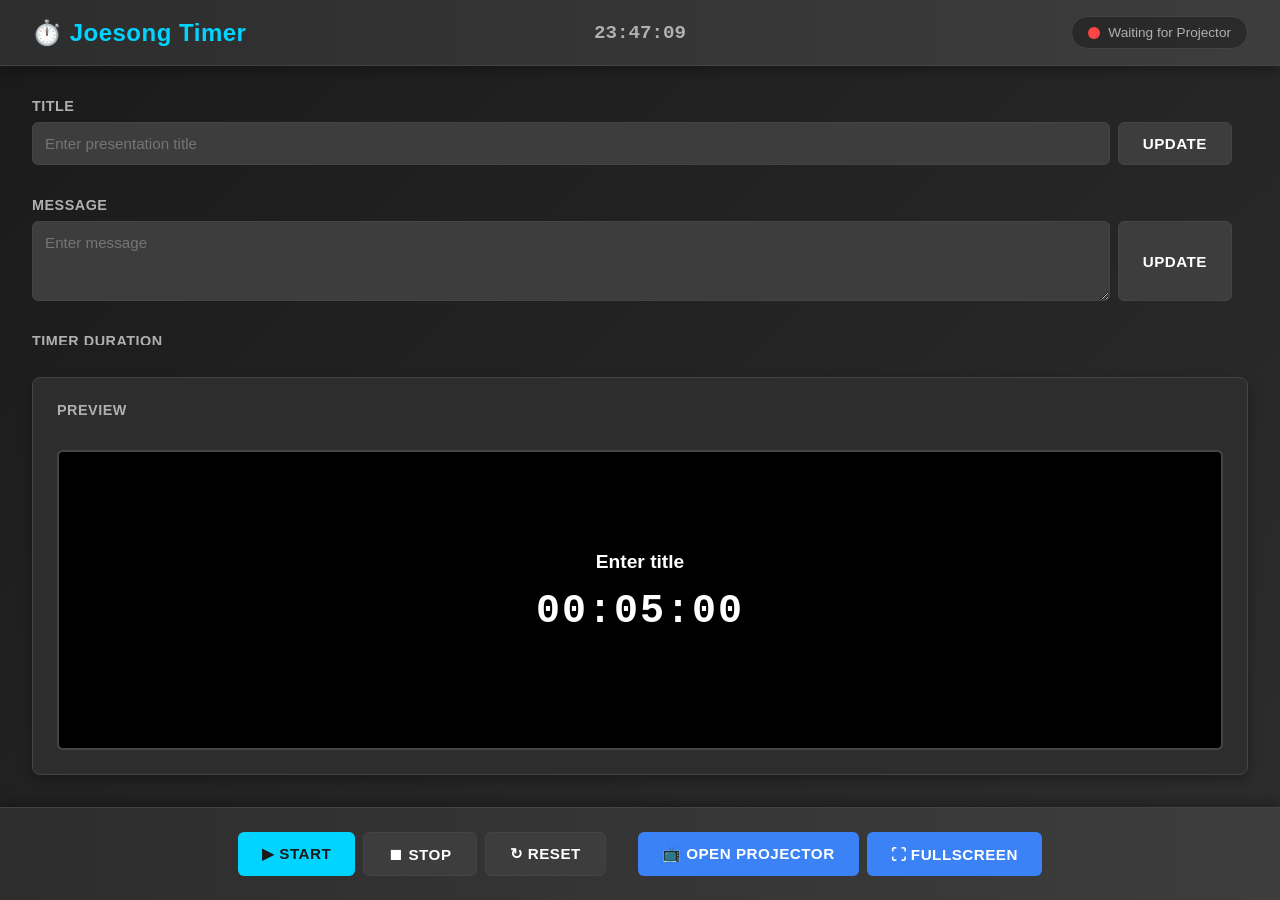
==== index.html @ d30125b6 "Initial commit: Complete Joesong Timer application - Production Ready" ====
<!DOCTYPE html>
<html lang="en">
<head>
    <meta charset="UTF-8">
    <meta name="viewport" content="width=device-width, initial-scale=1.0">
    <title>Joesong Timer - Operator</title>
    <link rel="stylesheet" href="css/style.css">
</head>
<body>
    <div class="container">
        <!-- Header -->
        <header class="header">
            <div class="header-left">
                <h1 class="app-title">⏱️ Joesong Timer</h1>
            </div>
            <div class="header-center">
                <div class="current-time" id="currentTime">--:--:--</div>
            </div>
            <div class="header-right">
                <div class="connection-status">
                    <div class="status-indicator" id="statusIndicator"></div>
                    <span id="statusText">Waiting for Projector</span>
                </div>
            </div>
        </header>

        <!-- Main Content -->
        <main class="main-content">
            <div class="controls-section">
                <!-- Title Section -->
                <div class="input-group">
                    <label for="titleInput">Title</label>
                    <div class="input-wrapper">
                        <input type="text" id="titleInput" placeholder="Enter presentation title" maxlength="100">
                        <button class="btn btn-secondary" id="updateTitleBtn">Update</button>
                    </div>
                </div>

                <!-- Message Section -->
                <div class="input-group">
                    <label for="messageInput">Message</label>
                    <div class="input-wrapper">
                        <textarea id="messageInput" placeholder="Enter message" maxlength="250"></textarea>
                        <button class="btn btn-secondary" id="updateMessageBtn">Update</button>
                    </div>
                </div>

                <!-- Timer Duration Section -->
                <div class="input-group">
                    <label>Timer Duration</label>
                    <div class="time-inputs">
                        <div class="time-input">
                            <label for="hoursInput">Hours</label>
                            <input type="number" id="hoursInput" min="0" max="23" value="0">
                        </div>
                        <div class="time-input">
                            <label for="minutesInput">Minutes</label>
                            <input type="number" id="minutesInput" min="0" max="59" value="5">
                        </div>
                        <div class="time-input">
                            <label for="secondsInput">Seconds</label>
                            <input type="number" id="secondsInput" min="0" max="59" value="0">
                        </div>
                    </div>
                    <button class="btn btn-secondary" id="applyDurationBtn">Apply Duration</button>
                </div>

                <!-- Presets -->
                <div class="input-group">
                    <label>Quick Presets (minutes)</label>
                    <div class="presets">
                        <button class="btn btn-preset" data-minutes="5">5</button>
                        <button class="btn btn-preset" data-minutes="10">10</button>
                        <button class="btn btn-preset" data-minutes="15">15</button>
                        <button class="btn btn-preset" data-minutes="20">20</button>
                        <button class="btn btn-preset" data-minutes="30">30</button>
                        <button class="btn btn-preset" data-minutes="45">45</button>
                        <button class="btn btn-preset" data-minutes="60">60</button>
                    </div>
                </div>

                <!-- Alarm Settings -->
                <div class="input-group">
                    <label class="checkbox-label">
                        <input type="checkbox" id="alarmCheckbox" checked>
                        <span>Play alarm at zero</span>
                    </label>
                </div>

                <!-- Theme Selection -->
                <div class="input-group">
                    <label>Theme</label>
                    <div class="theme-buttons">
                        <button class="btn btn-theme" data-theme="dark">Dark</button>
                        <button class="btn btn-theme" data-theme="blue">Blue</button>
                        <button class="btn btn-theme" data-theme="green">Green</button>
                        <button class="btn btn-theme" data-theme="light">Light</button>
                    </div>
                </div>
            </div>

            <!-- Timer Display Section -->
            <aside class="preview-section">
                <div class="timer-display-container">
                    <h2>Preview</h2>
                    <div class="preview-projector">
                        <div class="projector-title" id="previewTitle">Enter title</div>
                        <div class="projector-timer" id="previewTimer">00:00:00</div>
                        <div class="projector-message" id="previewMessage">Enter message</div>
                    </div>
                </div>
            </aside>
        </main>

        <!-- Control Buttons -->
        <footer class="footer">
            <div class="button-group">
                <button class="btn btn-primary" id="startBtn">▶ Start</button>
                <button class="btn btn-primary" id="pauseBtn" style="display:none;">⏸ Pause</button>
                <button class="btn btn-secondary" id="stopBtn">⏹ Stop</button>
                <button class="btn btn-secondary" id="resetBtn">↻ Reset</button>
            </div>
            <div class="button-group">
                <button class="btn btn-accent" id="projectorBtn">📺 Open Projector</button>
                <button class="btn btn-accent" id="fullscreenBtn">⛶ Fullscreen</button>
            </div>
        </footer>
    </div>

    <!-- Audio for alarm -->
    <audio id="alarmAudio" src="sounds/bell.mp3"></audio>

    <!-- Scripts -->
    <script src="js/storage.js"></script>
    <script src="js/timer.js"></script>
    <script src="js/sync.js"></script>
    <script src="js/ui.js"></script>
    <script src="js/app.js"></script>
</body>
</html>
---- css/style.css ----
/* ============================================
   JOESONG TIMER - OPERATOR WINDOW STYLES
   ============================================ */

* {
    margin: 0;
    padding: 0;
    box-sizing: border-box;
}

:root {
    /* Dark Theme (Default) */
    --bg-primary: #1a1a1a;
    --bg-secondary: #2d2d2d;
    --bg-tertiary: #3d3d3d;
    --text-primary: #ffffff;
    --text-secondary: #b0b0b0;
    --border-color: #444444;
    --accent-color: #00d4ff;
    --success-color: #4ade80;
    --warning-color: #facc15;
    --danger-color: #ff6b6b;
    --info-color: #3b82f6;
    
    /* Timer Colors */
    --timer-normal: #ffffff;
    --timer-yellow: #facc15;
    --timer-amber: #f59e0b;
    --timer-red: #ff6b6b;
}

body {
    font-family: -apple-system, BlinkMacSystemFont, 'Segoe UI', 'Roboto', 'Oxygen', 'Ubuntu', 'Cantarell', sans-serif;
    background-color: var(--bg-primary);
    color: var(--text-primary);
    height: 100vh;
    overflow: hidden;
}

.container {
    display: flex;
    flex-direction: column;
    height: 100vh;
    background: linear-gradient(135deg, var(--bg-primary) 0%, var(--bg-secondary) 100%);
}

/* ============================================
   HEADER
   ============================================ */

.header {
    background: linear-gradient(90deg, var(--bg-secondary), var(--bg-tertiary));
    border-bottom: 1px solid var(--border-color);
    padding: 1rem 2rem;
    display: flex;
    justify-content: space-between;
    align-items: center;
    box-shadow: 0 4px 12px rgba(0, 0, 0, 0.3);
}

.header-left, .header-center, .header-right {
    flex: 1;
    display: flex;
    align-items: center;
}

.header-center {
    justify-content: center;
}

.header-right {
    justify-content: flex-end;
}

.app-title {
    font-size: 1.5rem;
    font-weight: 700;
    color: var(--accent-color);
    letter-spacing: 0.5px;
}

.current-time {
    font-size: 1.2rem;
    font-weight: 600;
    color: var(--text-secondary);
    font-family: 'Courier New', monospace;
}

.connection-status {
    display: flex;
    align-items: center;
    gap: 0.5rem;
    padding: 0.5rem 1rem;
    background: rgba(0, 0, 0, 0.3);
    border-radius: 20px;
    border: 1px solid var(--border-color);
}

.status-indicator {
    width: 12px;
    height: 12px;
    border-radius: 50%;
    background-color: #ff4444;
    animation: pulse 2s infinite;
}

.status-indicator.connected {
    background-color: var(--success-color);
    animation: none;
}

@keyframes pulse {
    0%, 100% { opacity: 1; }
    50% { opacity: 0.5; }
}

#statusText {
    font-size: 0.85rem;
    color: var(--text-secondary);
}

/* ============================================
   MAIN CONTENT
   ============================================ */

.main-content {
    flex: 1;
    display: flex;
    gap: 2rem;
    padding: 2rem;
    overflow: hidden;
}

.controls-section {
    flex: 1;
    overflow-y: auto;
    padding-right: 1rem;
}

.controls-section::-webkit-scrollbar {
    width: 8px;
}

.controls-section::-webkit-scrollbar-track {
    background: var(--bg-secondary);
    border-radius: 4px;
}

.controls-section::-webkit-scrollbar-thumb {
    background: var(--border-color);
    border-radius: 4px;
}

.controls-section::-webkit-scrollbar-thumb:hover {
    background: var(--text-secondary);
}

/* ============================================
   INPUT GROUPS
   ============================================ */

.input-group {
    margin-bottom: 2rem;
}

.input-group label {
    display: block;
    font-size: 0.9rem;
    font-weight: 600;
    color: var(--text-secondary);
    margin-bottom: 0.5rem;
    text-transform: uppercase;
    letter-spacing: 0.5px;
}

.input-wrapper {
    display: flex;
    gap: 0.5rem;
}

.input-wrapper input,
.input-wrapper textarea {
    flex: 1;
}

input[type="text"],
input[type="number"],
textarea {
    background-color: var(--bg-tertiary);
    border: 1px solid var(--border-color);
    color: var(--text-primary);
    padding: 0.75rem;
    border-radius: 6px;
    font-size: 0.95rem;
    font-family: inherit;
    transition: all 0.3s ease;
}

input[type="text"]:focus,
input[type="number"]:focus,
textarea:focus {
    outline: none;
    border-color: var(--accent-color);
    box-shadow: 0 0 0 3px rgba(0, 212, 255, 0.1);
}

textarea {
    resize: vertical;
    min-height: 80px;
}

/* ============================================
   TIME INPUTS
   ============================================ */

.time-inputs {
    display: grid;
    grid-template-columns: repeat(3, 1fr);
    gap: 0.75rem;
    margin-bottom: 1rem;
}

.time-input {
    display: flex;
    flex-direction: column;
}

.time-input label {
    font-size: 0.75rem;
    margin-bottom: 0.25rem;
}

.time-input input {
    padding: 0.75rem;
    text-align: center;
    font-weight: 600;
    font-size: 1rem;
}

/* ============================================
   PRESETS
   ============================================ */

.presets {
    display: grid;
    grid-template-columns: repeat(auto-fit, minmax(60px, 1fr));
    gap: 0.5rem;
}

.btn-preset {
    padding: 0.6rem;
    font-size: 0.9rem;
}

/* ============================================
   CHECKBOX
   ============================================ */

.checkbox-label {
    display: flex;
    align-items: center;
    gap: 0.5rem;
    cursor: pointer;
    font-weight: 400;
    text-transform: none;
    color: var(--text-primary);
}

input[type="checkbox"] {
    width: 18px;
    height: 18px;
    cursor: pointer;
    accent-color: var(--accent-color);
}

/* ============================================
   THEME BUTTONS
   ============================================ */

.theme-buttons {
    display: grid;
    grid-template-columns: repeat(4, 1fr);
    gap: 0.5rem;
}

.btn-theme {
    padding: 0.75rem;
    font-size: 0.9rem;
}

/* ============================================
   BUTTONS
   ============================================ */

.btn {
    padding: 0.75rem 1.5rem;
    border: none;
    border-radius: 6px;
    font-size: 0.95rem;
    font-weight: 600;
    cursor: pointer;
    transition: all 0.3s ease;
    text-transform: uppercase;
    letter-spacing: 0.5px;
    display: inline-flex;
    align-items: center;
    justify-content: center;
    gap: 0.5rem;
    white-space: nowrap;
}

.btn:hover {
    transform: translateY(-2px);
    box-shadow: 0 6px 12px rgba(0, 0, 0, 0.3);
}

.btn:active {
    transform: translateY(0);
}

.btn-primary {
    background-color: var(--accent-color);
    color: var(--bg-primary);
}

.btn-primary:hover {
    background-color: #00b8cc;
}

.btn-secondary {
    background-color: var(--bg-tertiary);
    color: var(--text-primary);
    border: 1px solid var(--border-color);
}

.btn-secondary:hover {
    background-color: var(--border-color);
    border-color: var(--accent-color);
}

.btn-accent {
    background-color: var(--info-color);
    color: white;
}

.btn-accent:hover {
    background-color: #2563eb;
}

.btn-theme {
    background-color: var(--bg-tertiary);
    border: 2px solid transparent;
}

.btn-theme:hover {
    border-color: var(--accent-color);
}

.btn-theme.active {
    border-color: var(--accent-color);
    background-color: rgba(0, 212, 255, 0.1);
}

/* ============================================
   PREVIEW SECTION
   ============================================ */

.preview-section {
    width: 450px;
    padding: 1.5rem;
    background: var(--bg-secondary);
    border-radius: 8px;
    border: 1px solid var(--border-color);
    display: flex;
    flex-direction: column;
    box-shadow: 0 4px 12px rgba(0, 0, 0, 0.3);
}

.preview-section h2 {
    font-size: 0.9rem;
    color: var(--text-secondary);
    text-transform: uppercase;
    margin-bottom: 1rem;
    letter-spacing: 0.5px;
}

.timer-display-container {
    display: flex;
    flex-direction: column;
    gap: 1rem;
}

.preview-projector {
    background-color: #000000;
    border: 2px solid var(--border-color);
    border-radius: 6px;
    padding: 2rem;
    display: flex;
    flex-direction: column;
    gap: 1rem;
    min-height: 300px;
    justify-content: center;
    align-items: center;
    text-align: center;
}

.projector-title {
    font-size: 1.2rem;
    font-weight: 600;
    color: var(--text-primary);
    word-wrap: break-word;
}

.projector-timer {
    font-size: 2.5rem;
    font-weight: 700;
    color: var(--timer-normal);
    font-family: 'Courier New', monospace;
    letter-spacing: 2px;
    transition: color 0.3s ease;
}

.projector-message {
    font-size: 1rem;
    color: var(--text-secondary);
    max-height: 80px;
    overflow: hidden;
    word-wrap: break-word;
}

/* ============================================
   FOOTER
   ============================================ */

.footer {
    background: linear-gradient(90deg, var(--bg-secondary), var(--bg-tertiary));
    border-top: 1px solid var(--border-color);
    padding: 1.5rem 2rem;
    display: flex;
    gap: 2rem;
    justify-content: center;
    flex-wrap: wrap;
    box-shadow: 0 -4px 12px rgba(0, 0, 0, 0.3);
}

.button-group {
    display: flex;
    gap: 0.5rem;
    flex-wrap: wrap;
    justify-content: center;
}

/* ============================================
   TIMER STATE COLORS
   ============================================ */

.projector-timer.timer-normal {
    color: var(--timer-normal);
}

.projector-timer.timer-yellow {
    color: var(--timer-yellow);
}

.projector-timer.timer-amber {
    color: var(--timer-amber);
    animation: flash-amber 1s infinite;
}

.projector-timer.timer-red {
    color: var(--timer-red);
    animation: flash-red 0.5s infinite;
}

@keyframes flash-amber {
    0%, 100% { opacity: 1; }
    50% { opacity: 0.3; }
}

@keyframes flash-red {
    0%, 100% { opacity: 1; }
    50% { opacity: 0.5; }
}

.preview-projector.time-up {
    background: linear-gradient(135deg, #ff6b6b, #ff4444);
    animation: pulse-red 0.6s infinite;
}

@keyframes pulse-red {
    0%, 100% { opacity: 1; }
    50% { opacity: 0.7; }
}

/* ============================================
   THEME: BLUE
   ============================================ */

body.theme-blue {
    --bg-primary: #0f1419;
    --bg-secondary: #1a2332;
    --bg-tertiary: #253549;
    --accent-color: #3b82f6;
}

body.theme-blue .header {
    background: linear-gradient(90deg, #1a2332, #253549);
}

body.theme-blue .btn-primary {
    background-color: #3b82f6;
}

body.theme-blue .btn-primary:hover {
    background-color: #2563eb;
}

/* ============================================
   THEME: GREEN
   ============================================ */

body.theme-green {
    --bg-primary: #0f1f1a;
    --bg-secondary: #1a3a2d;
    --bg-tertiary: #2d5440;
    --accent-color: #4ade80;
}

body.theme-green .header {
    background: linear-gradient(90deg, #1a3a2d, #2d5440);
}

body.theme-green .btn-primary {
    background-color: #4ade80;
    color: #0f1f1a;
}

body.theme-green .btn-primary:hover {
    background-color: #22c55e;
}

/* ============================================
   THEME: LIGHT
   ============================================ */

body.theme-light {
    --bg-primary: #ffffff;
    --bg-secondary: #f5f5f5;
    --bg-tertiary: #e8e8e8;
    --text-primary: #1a1a1a;
    --text-secondary: #666666;
    --border-color: #d0d0d0;
    --accent-color: #0066cc;
}

body.theme-light .header {
    background: linear-gradient(90deg, #f5f5f5, #e8e8e8);
    border-bottom-color: #d0d0d0;
}

body.theme-light input[type="text"],
body.theme-light input[type="number"],
body.theme-light textarea {
    background-color: #f9f9f9;
    border-color: #d0d0d0;
}

body.theme-light .btn-primary {
    background-color: #0066cc;
    color: white;
}

body.theme-light .btn-primary:hover {
    background-color: #0052a3;
}

body.theme-light .btn-secondary {
    background-color: #ffffff;
    border: 1px solid #d0d0d0;
}

body.theme-light .connection-status {
    background: rgba(200, 200, 200, 0.3);
}

/* ============================================
   RESPONSIVE
   ============================================ */

@media (max-width: 1400px) {
    .main-content {
        flex-direction: column;
    }

    .preview-section {
        width: 100%;
    }
}

@media (max-width: 768px) {
    .header {
        flex-direction: column;
        gap: 1rem;
    }

    .header-left, .header-center, .header-right {
        justify-content: center;
        width: 100%;
    }

    .app-title {
        font-size: 1.2rem;
    }

    .main-content {
        gap: 1rem;
        padding: 1rem;
    }

    .presets {
        grid-template-columns: repeat(auto-fit, minmax(50px, 1fr));
    }

    .footer {
        gap: 1rem;
        padding: 1rem;
    }
}
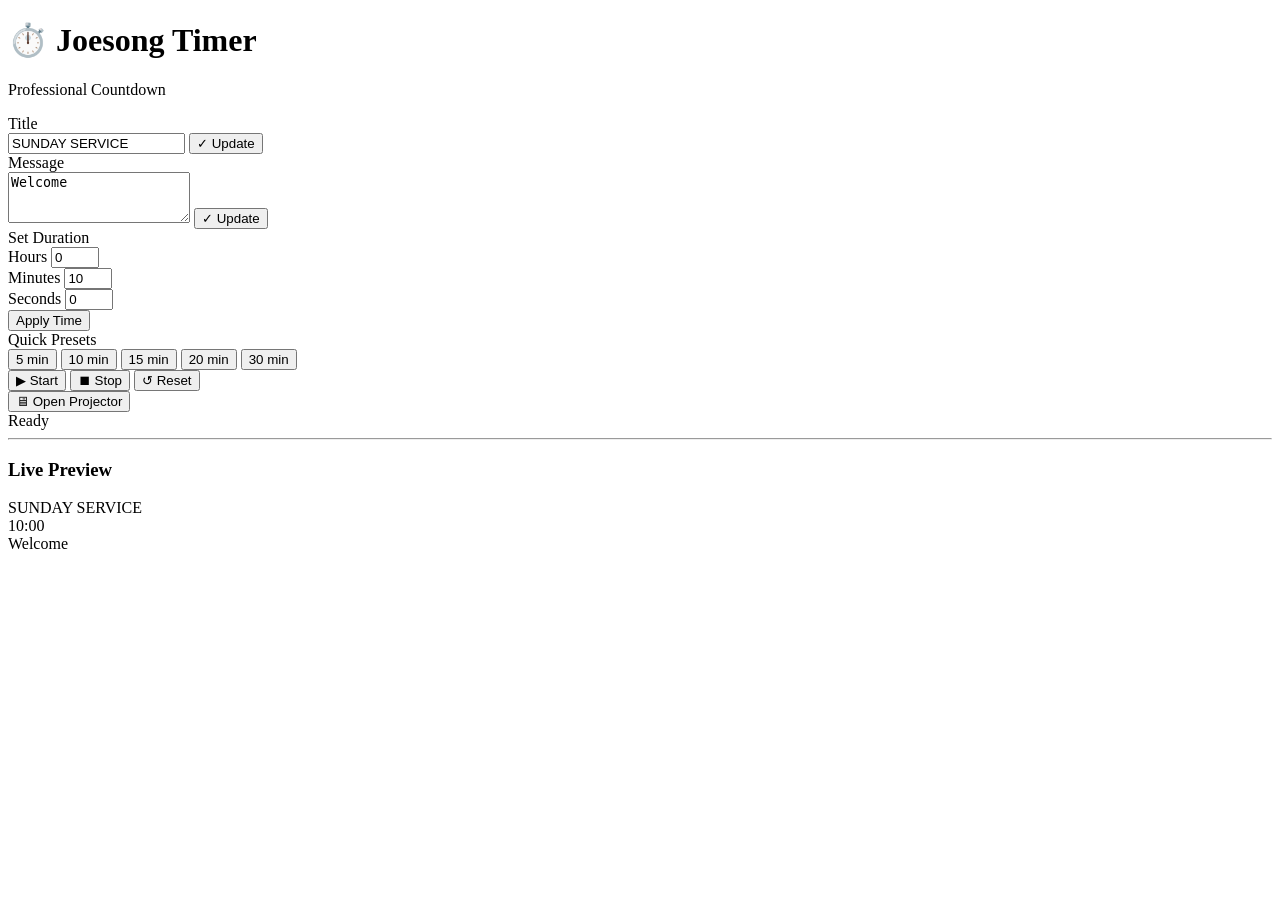
==== commit 1ed25659: "Improve: Enhanced timer UI with bold display and better controls" ====
--- a/index.html
+++ b/index.html
@@ -3,138 +3,94 @@
 <head>
     <meta charset="UTF-8">
     <meta name="viewport" content="width=device-width, initial-scale=1.0">
-    <title>Joesong Timer - Operator</title>
-    <link rel="stylesheet" href="css/style.css">
+    <title>Joesong Timer</title>
+    <link rel="stylesheet" href="style.css">
 </head>
 <body>
-    <div class="container">
-        <!-- Header -->
-        <header class="header">
-            <div class="header-left">
-                <h1 class="app-title">⏱️ Joesong Timer</h1>
+    <div class="main-container">
+        <!-- Control Panel -->
+        <div class="control-panel">
+            <div class="header">
+                <h1>⏱️ Joesong Timer</h1>
+                <p class="subtitle">Professional Countdown</p>
             </div>
-            <div class="header-center">
-                <div class="current-time" id="currentTime">--:--:--</div>
-            </div>
-            <div class="header-right">
-                <div class="connection-status">
-                    <div class="status-indicator" id="statusIndicator"></div>
-                    <span id="statusText">Waiting for Projector</span>
-                </div>
-            </div>
-        </header>
 
-        <!-- Main Content -->
-        <main class="main-content">
-            <div class="controls-section">
-                <!-- Title Section -->
-                <div class="input-group">
-                    <label for="titleInput">Title</label>
-                    <div class="input-wrapper">
-                        <input type="text" id="titleInput" placeholder="Enter presentation title" maxlength="100">
-                        <button class="btn btn-secondary" id="updateTitleBtn">Update</button>
-                    </div>
-                </div>
-
-                <!-- Message Section -->
-                <div class="input-group">
-                    <label for="messageInput">Message</label>
-                    <div class="input-wrapper">
-                        <textarea id="messageInput" placeholder="Enter message" maxlength="250"></textarea>
-                        <button class="btn btn-secondary" id="updateMessageBtn">Update</button>
-                    </div>
-                </div>
-
-                <!-- Timer Duration Section -->
-                <div class="input-group">
-                    <label>Timer Duration</label>
-                    <div class="time-inputs">
-                        <div class="time-input">
-                            <label for="hoursInput">Hours</label>
-                            <input type="number" id="hoursInput" min="0" max="23" value="0">
-                        </div>
-                        <div class="time-input">
-                            <label for="minutesInput">Minutes</label>
-                            <input type="number" id="minutesInput" min="0" max="59" value="5">
-                        </div>
-                        <div class="time-input">
-                            <label for="secondsInput">Seconds</label>
-                            <input type="number" id="secondsInput" min="0" max="59" value="0">
-                        </div>
-                    </div>
-                    <button class="btn btn-secondary" id="applyDurationBtn">Apply Duration</button>
-                </div>
-
-                <!-- Presets -->
-                <div class="input-group">
-                    <label>Quick Presets (minutes)</label>
-                    <div class="presets">
-                        <button class="btn btn-preset" data-minutes="5">5</button>
-                        <button class="btn btn-preset" data-minutes="10">10</button>
-                        <button class="btn btn-preset" data-minutes="15">15</button>
-                        <button class="btn btn-preset" data-minutes="20">20</button>
-                        <button class="btn btn-preset" data-minutes="30">30</button>
-                        <button class="btn btn-preset" data-minutes="45">45</button>
-                        <button class="btn btn-preset" data-minutes="60">60</button>
-                    </div>
-                </div>
-
-                <!-- Alarm Settings -->
-                <div class="input-group">
-                    <label class="checkbox-label">
-                        <input type="checkbox" id="alarmCheckbox" checked>
-                        <span>Play alarm at zero</span>
-                    </label>
-                </div>
-
-                <!-- Theme Selection -->
-                <div class="input-group">
-                    <label>Theme</label>
-                    <div class="theme-buttons">
-                        <button class="btn btn-theme" data-theme="dark">Dark</button>
-                        <button class="btn btn-theme" data-theme="blue">Blue</button>
-                        <button class="btn btn-theme" data-theme="green">Green</button>
-                        <button class="btn btn-theme" data-theme="light">Light</button>
-                    </div>
+            <!-- Title Section -->
+            <div class="input-section">
+                <label for="titleInput">Title</label>
+                <div class="input-row">
+                    <input type="text" id="titleInput" placeholder="Enter title" value="SUNDAY SERVICE" maxlength="60">
+                    <button id="titleBtn" class="btn-update">✓ Update</button>
                 </div>
             </div>
 
-            <!-- Timer Display Section -->
-            <aside class="preview-section">
-                <div class="timer-display-container">
-                    <h2>Preview</h2>
-                    <div class="preview-projector">
-                        <div class="projector-title" id="previewTitle">Enter title</div>
-                        <div class="projector-timer" id="previewTimer">00:00:00</div>
-                        <div class="projector-message" id="previewMessage">Enter message</div>
+            <!-- Message Section -->
+            <div class="input-section">
+                <label for="messageInput">Message</label>
+                <div class="input-row">
+                    <textarea id="messageInput" placeholder="Enter message" maxlength="200" rows="3">Welcome</textarea>
+                    <button id="messageBtn" class="btn-update">✓ Update</button>
+                </div>
+            </div>
+
+            <!-- Timer Duration Section -->
+            <div class="input-section">
+                <label>Set Duration</label>
+                <div class="time-controls">
+                    <div class="time-input-group">
+                        <label for="hoursInput">Hours</label>
+                        <input type="number" id="hoursInput" min="0" max="23" value="0">
+                    </div>
+                    <div class="time-input-group">
+                        <label for="minutesInput">Minutes</label>
+                        <input type="number" id="minutesInput" min="0" max="59" value="10">
+                    </div>
+                    <div class="time-input-group">
+                        <label for="secondsInput">Seconds</label>
+                        <input type="number" id="secondsInput" min="0" max="59" value="0">
                     </div>
                 </div>
-            </aside>
-        </main>
+                <button id="applyTimeBtn" class="btn-apply">Apply Time</button>
+            </div>
 
-        <!-- Control Buttons -->
-        <footer class="footer">
-            <div class="button-group">
-                <button class="btn btn-primary" id="startBtn">▶ Start</button>
-                <button class="btn btn-primary" id="pauseBtn" style="display:none;">⏸ Pause</button>
-                <button class="btn btn-secondary" id="stopBtn">⏹ Stop</button>
-                <button class="btn btn-secondary" id="resetBtn">↻ Reset</button>
+            <!-- Quick Presets -->
+            <div class="input-section">
+                <label>Quick Presets</label>
+                <div class="presets">
+                    <button class="preset-btn" data-minutes="5">5 min</button>
+                    <button class="preset-btn" data-minutes="10">10 min</button>
+                    <button class="preset-btn" data-minutes="15">15 min</button>
+                    <button class="preset-btn" data-minutes="20">20 min</button>
+                    <button class="preset-btn" data-minutes="30">30 min</button>
+                </div>
             </div>
-            <div class="button-group">
-                <button class="btn btn-accent" id="projectorBtn">📺 Open Projector</button>
-                <button class="btn btn-accent" id="fullscreenBtn">⛶ Fullscreen</button>
+
+            <!-- Control Buttons -->
+            <div class="controls">
+                <button id="startBtn" class="btn-start">▶ Start</button>
+                <button id="pauseBtn" class="btn-pause" style="display:none;">⏸ Pause</button>
+                <button id="stopBtn" class="btn-stop">⏹ Stop</button>
+                <button id="resetBtn" class="btn-reset">↺ Reset</button>
             </div>
-        </footer>
+
+            <!-- Projector Button -->
+            <button id="projBtn" class="btn-projector">🖥 Open Projector</button>
+            <div id="status" class="status-indicator">Ready</div>
+
+            <hr class="divider">
+
+            <!-- Live Preview -->
+            <div class="preview-section">
+                <h3>Live Preview</h3>
+                <div class="preview">
+                    <div id="pTitle" class="preview-title">SUNDAY SERVICE</div>
+                    <div id="pTimer" class="preview-timer">10:00</div>
+                    <div id="pMsg" class="preview-message">Welcome</div>
+                </div>
+            </div>
+        </div>
     </div>
 
-    <!-- Audio for alarm -->
-    <audio id="alarmAudio" src="sounds/bell.mp3"></audio>
-
-    <!-- Scripts -->
-    <script src="js/storage.js"></script>
-    <script src="js/timer.js"></script>
-    <script src="js/sync.js"></script>
-    <script src="js/ui.js"></script>
-    <script src="js/app.js"></script>
+    <script src="script.js"></script>
 </body>
-</html>+</html>
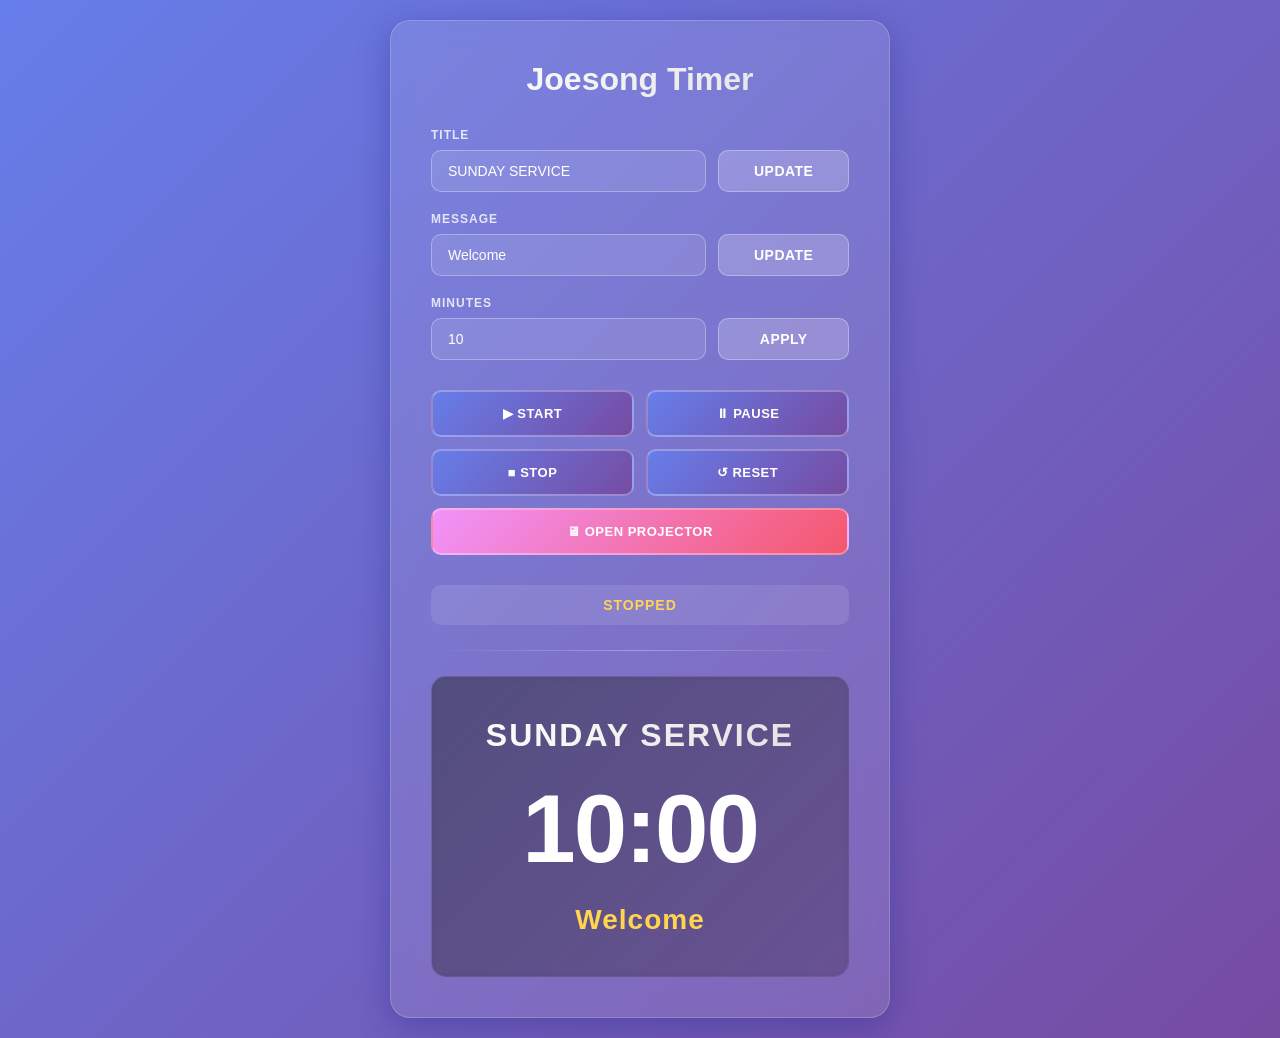
==== commit 79fe1ccd: "Update HTML with glassmorphism design" ====
--- a/index.html
+++ b/index.html
@@ -1,96 +1,57 @@
 <!DOCTYPE html>
 <html lang="en">
 <head>
-    <meta charset="UTF-8">
-    <meta name="viewport" content="width=device-width, initial-scale=1.0">
-    <title>Joesong Timer</title>
-    <link rel="stylesheet" href="style.css">
+<meta charset="utf-8">
+<meta name="viewport" content="width=device-width,initial-scale=1">
+<title>Joesong Timer</title>
+
+<link rel="stylesheet" href="style.css">
 </head>
+
 <body>
-    <div class="main-container">
-        <!-- Control Panel -->
-        <div class="control-panel">
-            <div class="header">
-                <h1>⏱️ Joesong Timer</h1>
-                <p class="subtitle">Professional Countdown</p>
-            </div>
 
-            <!-- Title Section -->
-            <div class="input-section">
-                <label for="titleInput">Title</label>
-                <div class="input-row">
-                    <input type="text" id="titleInput" placeholder="Enter title" value="SUNDAY SERVICE" maxlength="60">
-                    <button id="titleBtn" class="btn-update">✓ Update</button>
-                </div>
-            </div>
+<div class="panel">
+    <h1>Joesong Timer</h1>
 
-            <!-- Message Section -->
-            <div class="input-section">
-                <label for="messageInput">Message</label>
-                <div class="input-row">
-                    <textarea id="messageInput" placeholder="Enter message" maxlength="200" rows="3">Welcome</textarea>
-                    <button id="messageBtn" class="btn-update">✓ Update</button>
-                </div>
-            </div>
-
-            <!-- Timer Duration Section -->
-            <div class="input-section">
-                <label>Set Duration</label>
-                <div class="time-controls">
-                    <div class="time-input-group">
-                        <label for="hoursInput">Hours</label>
-                        <input type="number" id="hoursInput" min="0" max="23" value="0">
-                    </div>
-                    <div class="time-input-group">
-                        <label for="minutesInput">Minutes</label>
-                        <input type="number" id="minutesInput" min="0" max="59" value="10">
-                    </div>
-                    <div class="time-input-group">
-                        <label for="secondsInput">Seconds</label>
-                        <input type="number" id="secondsInput" min="0" max="59" value="0">
-                    </div>
-                </div>
-                <button id="applyTimeBtn" class="btn-apply">Apply Time</button>
-            </div>
-
-            <!-- Quick Presets -->
-            <div class="input-section">
-                <label>Quick Presets</label>
-                <div class="presets">
-                    <button class="preset-btn" data-minutes="5">5 min</button>
-                    <button class="preset-btn" data-minutes="10">10 min</button>
-                    <button class="preset-btn" data-minutes="15">15 min</button>
-                    <button class="preset-btn" data-minutes="20">20 min</button>
-                    <button class="preset-btn" data-minutes="30">30 min</button>
-                </div>
-            </div>
-
-            <!-- Control Buttons -->
-            <div class="controls">
-                <button id="startBtn" class="btn-start">▶ Start</button>
-                <button id="pauseBtn" class="btn-pause" style="display:none;">⏸ Pause</button>
-                <button id="stopBtn" class="btn-stop">⏹ Stop</button>
-                <button id="resetBtn" class="btn-reset">↺ Reset</button>
-            </div>
-
-            <!-- Projector Button -->
-            <button id="projBtn" class="btn-projector">🖥 Open Projector</button>
-            <div id="status" class="status-indicator">Ready</div>
-
-            <hr class="divider">
-
-            <!-- Live Preview -->
-            <div class="preview-section">
-                <h3>Live Preview</h3>
-                <div class="preview">
-                    <div id="pTitle" class="preview-title">SUNDAY SERVICE</div>
-                    <div id="pTimer" class="preview-timer">10:00</div>
-                    <div id="pMsg" class="preview-message">Welcome</div>
-                </div>
-            </div>
-        </div>
+    <label>Title</label>
+    <div class="row">
+        <input id="titleInput" value="SUNDAY SERVICE">
+        <button id="titleBtn">Update</button>
     </div>
 
-    <script src="script.js"></script>
+    <label>Message</label>
+    <div class="row">
+        <input id="messageInput" value="Welcome">
+        <button id="messageBtn">Update</button>
+    </div>
+
+    <label>Minutes</label>
+    <div class="row">
+        <input id="minutesInput" type="number" value="10" min="1">
+        <button id="timeBtn">Apply</button>
+    </div>
+
+    <div class="controls">
+        <button id="startBtn">▶ Start</button>
+        <button id="pauseBtn">⏸ Pause</button>
+        <button id="stopBtn">■ Stop</button>
+        <button id="resetBtn">↺ Reset</button>
+        <button id="projBtn">🖥 Open Projector</button>
+    </div>
+
+    <div id="status">Stopped</div>
+
+    <hr>
+
+    <div class="preview">
+        <div id="pTitle"></div>
+        <div id="pTimer"></div>
+        <div id="pMsg"></div>
+    </div>
+</div>
+
+<!-- 🔥 MAIN SCRIPT (UPDATED VERSION MUST BE USED) -->
+<script src="script.js"></script>
+
 </body>
-</html>
+</html>
--- a/style.css
+++ b/style.css
@@ -0,0 +1,194 @@
+* {
+    margin: 0;
+    padding: 0;
+    box-sizing: border-box;
+}
+
+body {
+    background: linear-gradient(135deg, #667eea 0%, #764ba2 100%);
+    color: #fff;
+    font-family: 'Segoe UI', Tahoma, Geneva, Verdana, sans-serif;
+    min-height: 100vh;
+    display: flex;
+    justify-content: center;
+    align-items: center;
+    padding: 20px;
+}
+
+.panel {
+    background: rgba(255, 255, 255, 0.1);
+    backdrop-filter: blur(10px);
+    border-radius: 20px;
+    padding: 40px;
+    max-width: 500px;
+    width: 100%;
+    box-shadow: 0 8px 32px rgba(31, 38, 135, 0.37);
+    border: 1px solid rgba(255, 255, 255, 0.18);
+}
+
+.panel h1 {
+    text-align: center;
+    font-size: 32px;
+    margin-bottom: 30px;
+    background: linear-gradient(135deg, #fff 0%, #e0e0e0 100%);
+    -webkit-background-clip: text;
+    -webkit-text-fill-color: transparent;
+    background-clip: text;
+}
+
+label {
+    display: block;
+    font-size: 12px;
+    font-weight: 600;
+    text-transform: uppercase;
+    letter-spacing: 1px;
+    margin-bottom: 8px;
+    opacity: 0.8;
+    color: #fff;
+}
+
+.row {
+    display: flex;
+    gap: 12px;
+    margin-bottom: 20px;
+}
+
+input {
+    flex: 1;
+    padding: 12px 16px;
+    border-radius: 10px;
+    border: 1px solid rgba(255, 255, 255, 0.3);
+    background: rgba(255, 255, 255, 0.1);
+    color: #fff;
+    font-size: 14px;
+    transition: all 0.3s ease;
+}
+
+input:focus {
+    outline: none;
+    background: rgba(255, 255, 255, 0.2);
+    border-color: rgba(255, 255, 255, 0.6);
+}
+
+input::placeholder {
+    color: rgba(255, 255, 255, 0.5);
+}
+
+button {
+    padding: 12px 20px;
+    border: none;
+    border-radius: 10px;
+    font-weight: 600;
+    cursor: pointer;
+    font-size: 14px;
+    transition: all 0.3s ease;
+    text-transform: uppercase;
+    letter-spacing: 0.5px;
+}
+
+.row button {
+    flex: 0.4;
+    padding: 12px 16px;
+    background: rgba(255, 255, 255, 0.2);
+    color: #fff;
+    border: 1px solid rgba(255, 255, 255, 0.3);
+}
+
+.row button:hover {
+    background: rgba(255, 255, 255, 0.3);
+    transform: translateY(-2px);
+}
+
+.controls {
+    display: grid;
+    grid-template-columns: 1fr 1fr;
+    gap: 12px;
+    margin: 30px 0;
+}
+
+.controls button {
+    width: 100%;
+    padding: 14px;
+    background: linear-gradient(135deg, #667eea 0%, #764ba2 100%);
+    color: #fff;
+    border: 2px solid rgba(255, 255, 255, 0.3);
+    font-size: 13px;
+}
+
+.controls button:hover {
+    background: linear-gradient(135deg, #764ba2 0%, #667eea 100%);
+    transform: translateY(-3px);
+    box-shadow: 0 5px 20px rgba(0, 0, 0, 0.2);
+}
+
+.controls button:active {
+    transform: translateY(-1px);
+}
+
+#projBtn {
+    grid-column: 1 / -1;
+    background: linear-gradient(135deg, #f093fb 0%, #f5576c 100%);
+}
+
+#projBtn:hover {
+    background: linear-gradient(135deg, #f5576c 0%, #f093fb 100%);
+}
+
+#status {
+    text-align: center;
+    font-size: 14px;
+    font-weight: 600;
+    padding: 12px;
+    background: rgba(255, 255, 255, 0.1);
+    border-radius: 10px;
+    margin-bottom: 20px;
+    text-transform: uppercase;
+    letter-spacing: 1px;
+    color: #ffd54f;
+}
+
+hr {
+    border: none;
+    height: 1px;
+    background: linear-gradient(90deg, transparent, rgba(255, 255, 255, 0.3), transparent);
+    margin: 25px 0;
+}
+
+.preview {
+    background: linear-gradient(135deg, rgba(0, 0, 0, 0.4) 0%, rgba(50, 30, 80, 0.4) 100%);
+    padding: 40px 30px;
+    border-radius: 15px;
+    margin-top: 20px;
+    text-align: center;
+    border: 1px solid rgba(255, 255, 255, 0.1);
+    backdrop-filter: blur(5px);
+}
+
+#pTitle {
+    font-size: 32px;
+    font-weight: 700;
+    margin-bottom: 20px;
+    text-transform: uppercase;
+    letter-spacing: 2px;
+    background: linear-gradient(135deg, #fff 0%, #e0e0e0 100%);
+    -webkit-background-clip: text;
+    -webkit-text-fill-color: transparent;
+    background-clip: text;
+}
+
+#pTimer {
+    font-size: 96px;
+    font-weight: 900;
+    margin: 20px 0;
+    letter-spacing: -2px;
+    color: #fff;
+    font-variant-numeric: tabular-nums;
+}
+
+#pMsg {
+    font-size: 28px;
+    color: #ffd54f;
+    font-weight: 600;
+    margin-top: 20px;
+    letter-spacing: 1px;
+}
